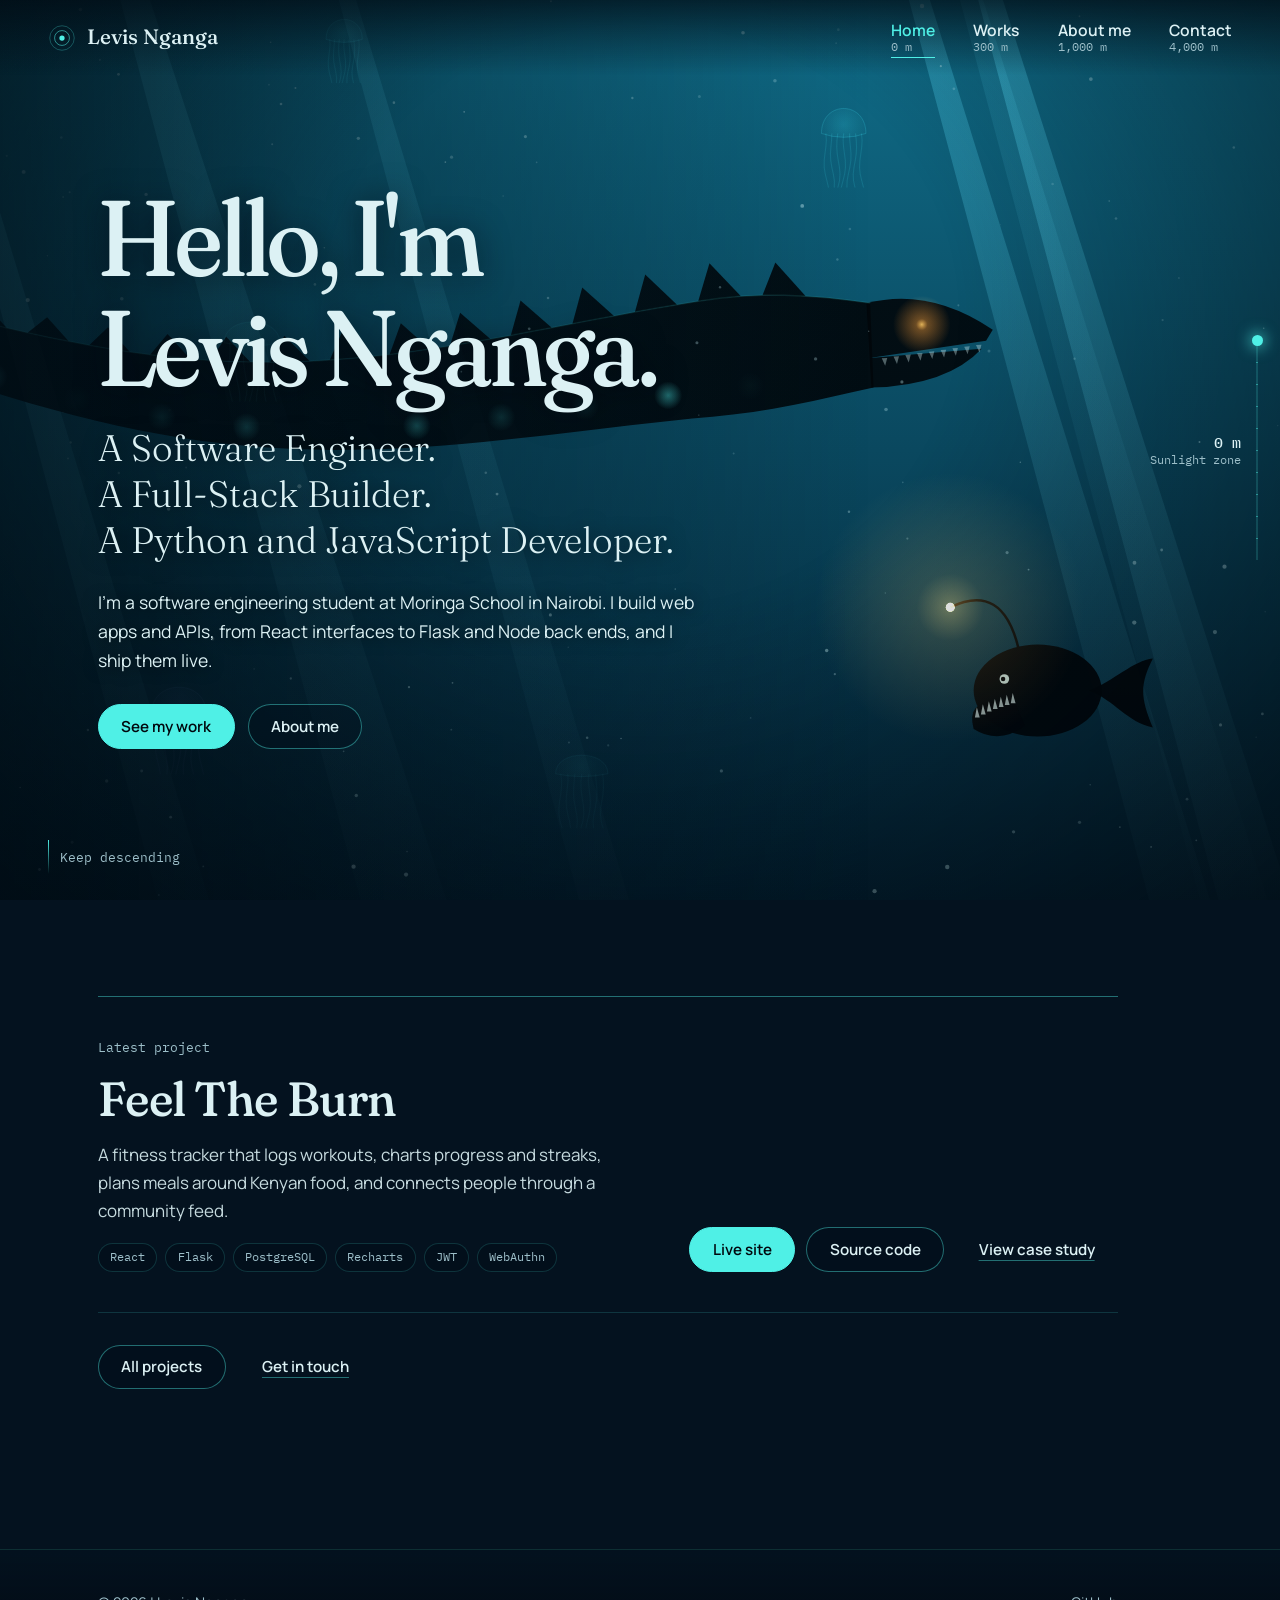
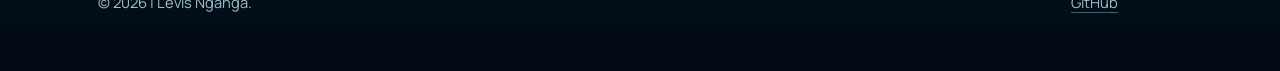
==== index.html @ 81db5014 "Redesign portfolio with deep-sea theme" ====
<!doctype html>
<html lang="en">
<head>
  <meta charset="utf-8">
  <meta name="viewport" content="width=device-width, initial-scale=1">
  <title>Levis Nganga — Software Engineer</title>
  <meta name="description" content="Levis Nganga is a full-stack software engineer in Nairobi building web apps and APIs with Python and JavaScript.">
  <meta name="theme-color" content="#04121f">
  <link rel="preconnect" href="https://fonts.googleapis.com">
  <link rel="preconnect" href="https://fonts.gstatic.com" crossorigin>
  <link href="https://fonts.googleapis.com/css2?family=Fraunces:opsz,wght,SOFT@9..144,300..700,0..100&family=IBM+Plex+Mono:wght@400;500&family=Manrope:wght@400..700&display=swap" rel="stylesheet">
  <link rel="stylesheet" href="css/styles.css">
</head>
<body data-page="home" data-scene="hero" data-tint="0" data-depth-from="0" data-depth-to="300">
  <!-- Optional footage: drop a looping clip at assets/video/deep-sea.mp4 and it plays behind the creatures. -->
  <video id="seaVideo" class="sea-video" autoplay muted loop playsinline preload="auto" aria-hidden="true">
    <source src="assets/video/deep-sea.mp4" type="video/mp4">
  </video>
  <canvas id="ocean" aria-hidden="true"></canvas>
  <div class="tint" aria-hidden="true"></div>
  <a class="skip" href="#main">Skip to content</a>
  <header id="site-header"></header>

  <main id="main">
    <section class="hero">
      <div class="wrap">
        <div class="hero-inner">
          <h1><span>Hello, I'm</span> <span>Levis Nganga.</span></h1>
          <p class="hero-roles">
            <span>A Software Engineer.</span>
            <span>A Full-Stack Builder.</span>
            <span>A Python and JavaScript Developer.</span>
          </p>
          <p class="hero-lede">I'm a software engineering student at Moringa School in Nairobi. I build web apps and APIs, from React interfaces to Flask and Node back ends, and I ship them live.</p>
          <div class="hero-actions">
            <a class="btn btn-primary" href="works.html">See my work</a>
            <a class="btn" href="about.html">About me</a>
          </div>
        </div>
      </div>
      <a class="scroll-cue" href="#latest">Keep descending</a>
    </section>

    <section id="latest" class="section">
      <div class="wrap">
        <div id="featured"></div>
        <div class="home-more">
          <a class="btn" href="works.html">All projects</a>
          <a class="btn btn-quiet" href="contact.html">Get in touch</a>
        </div>
      </div>
    </section>
  </main>

  <footer id="site-footer"></footer>

  <script src="js/data.js"></script>
  <script src="js/ocean.js"></script>
  <script src="js/main.js"></script>
</body>
</html>
---- css/styles.css ----
/* ==========================================================
   Levis Nganga — deep-sea portfolio
   Palette: abyss / trench / bioluminescent cyan / lure amber / brass
   Type: Fraunces (display) · Manrope (text) · IBM Plex Mono (readouts)
   ========================================================== */
:root {
  --abyss: #01070d;
  --trench: #04121f;
  --deep: #082a40;
  --biolume: #4ff0e6;
  --lure: #ffb03b;
  --brass: #c9a866;
  --foam: #dcf1f4;
  --mist: #9dbfc9;
  --line: rgba(79, 240, 230, 0.16);
  --line-strong: rgba(79, 240, 230, 0.42);
  --f-display: "Fraunces", "Iowan Old Style", Georgia, serif;
  --f-body: "Manrope", system-ui, -apple-system, "Segoe UI", Roboto, sans-serif;
  --f-mono: "IBM Plex Mono", ui-monospace, Menlo, Consolas, monospace;
  --wrap: 1180px;
  --gutter: clamp(1.25rem, 5vw, 3rem);
}

*, *::before, *::after { box-sizing: border-box; }
html { scroll-behavior: smooth; -webkit-text-size-adjust: 100%; }
body {
  margin: 0;
  background: var(--trench);
  color: var(--foam);
  font-family: var(--f-body);
  font-size: 1.0625rem;
  line-height: 1.65;
  min-height: 100vh;
  overflow-x: hidden;
}
img { max-width: 100%; display: block; }
a { color: inherit; text-decoration-color: var(--line-strong); text-underline-offset: 0.25em; }
a:hover { color: var(--biolume); }
h1, h2, h3 { font-family: var(--f-display); font-weight: 500; line-height: 1.08; letter-spacing: -0.015em; margin: 0; font-variation-settings: "SOFT" 60; }
p { margin: 0 0 1em; }
ul, ol, dl { margin: 0; padding: 0; }
:focus-visible { outline: 2px solid var(--lure); outline-offset: 3px; border-radius: 4px; }
.sr-only { position: absolute; width: 1px; height: 1px; overflow: hidden; clip: rect(0 0 0 0); white-space: nowrap; }
.skip { position: absolute; left: 1rem; top: -4rem; background: var(--lure); color: var(--abyss); padding: 0.6rem 1rem; z-index: 100; border-radius: 6px; }
.skip:focus { top: 1rem; }
.wrap { width: 100%; max-width: var(--wrap); margin: 0 auto; padding: 0 var(--gutter); }

/* ---------- ocean layers ---------- */
#ocean { position: fixed; inset: 0; z-index: -3; pointer-events: none; display: block; }
.sea-video { position: fixed; inset: 0; width: 100%; height: 100%; object-fit: cover; z-index: -4; opacity: 0; transition: opacity 1.2s; }
.has-video .sea-video { opacity: 1; }
.tint { position: fixed; inset: 0; z-index: -2; pointer-events: none; background: radial-gradient(ellipse at 50% 35%, transparent 35%, rgba(0, 3, 7, 0.6) 100%); }
.has-video .tint { background: radial-gradient(ellipse at 50% 35%, rgba(0, 12, 22, 0.35) 25%, rgba(0, 3, 7, 0.7) 100%); }

/* ---------- header ---------- */
.site-header {
  position: fixed; top: 0; left: 0; right: 0; z-index: 50;
  display: flex; align-items: center; justify-content: space-between; gap: 2rem;
  padding: 1.1rem var(--gutter);
  background: linear-gradient(rgba(1, 10, 18, 0.72), rgba(1, 10, 18, 0));
}
.brand { display: inline-flex; align-items: center; gap: 0.7rem; font-family: var(--f-display); font-size: 1.3rem; font-weight: 500; text-decoration: none; }
.brand-mark { width: 28px; height: 28px; color: var(--biolume); }
.nav { display: flex; gap: clamp(1rem, 3vw, 2.4rem); }
.nav a { display: flex; flex-direction: column; text-decoration: none; line-height: 1.2; padding: 0.2rem 0; border-bottom: 1px solid transparent; }
.nav-label { font-weight: 600; font-size: 0.98rem; }
.nav-depth { font-family: var(--f-mono); font-size: 0.72rem; color: var(--mist); }
.nav a:hover, .nav a[aria-current="page"] { color: var(--biolume); }
.nav a[aria-current="page"] { border-bottom-color: var(--biolume); }
.nav-toggle { display: none; background: none; border: 1px solid var(--line-strong); border-radius: 999px; width: 44px; height: 44px; cursor: pointer; position: relative; color: var(--foam); }
.nav-toggle i { position: absolute; left: 13px; right: 13px; height: 2px; background: currentColor; transition: transform 0.25s, top 0.25s; }
.nav-toggle i:first-of-type { top: 16px; }
.nav-toggle i:last-of-type { top: 25px; }
.site-header.open .nav-toggle i:first-of-type { top: 20px; transform: rotate(45deg); }
.site-header.open .nav-toggle i:last-of-type { top: 20px; transform: rotate(-45deg); }

@media (max-width: 760px) {
  .nav-toggle { display: block; }
  .nav { position: fixed; inset: 0 0 auto 0; top: 0; padding: 5.5rem var(--gutter) 2rem; flex-direction: column; gap: 1.2rem; background: rgba(1, 9, 16, 0.96); transform: translateY(-105%); transition: transform 0.35s ease; z-index: -1; }
  .site-header.open .nav { transform: none; }
  .nav-label { font-size: 1.5rem; font-family: var(--f-display); font-weight: 500; }
  .nav a[aria-current="page"] { border-bottom-color: transparent; }
  .nav-toggle { z-index: 2; }
}

/* ---------- depth gauge ---------- */
.gauge { position: fixed; right: 1.4rem; top: 50%; transform: translateY(-50%); z-index: 40; display: flex; align-items: center; gap: 0.9rem; pointer-events: none; }
.gauge-track { position: relative; width: 2px; height: 220px; background: repeating-linear-gradient(to bottom, var(--line-strong) 0 1px, transparent 1px 22px), linear-gradient(var(--line), var(--line)); }
.gauge-dot { position: absolute; left: 50%; top: 0; width: 11px; height: 11px; margin: -5px 0 0 -5px; border-radius: 50%; background: var(--biolume); box-shadow: 0 0 14px 3px rgba(79, 240, 230, 0.55); }
.gauge-read { display: flex; flex-direction: column; text-align: right; order: -1; font-family: var(--f-mono); font-size: 0.72rem; color: var(--mist); line-height: 1.35; }
.gauge-read b { color: var(--foam); font-weight: 500; font-size: 0.95rem; }
@media (max-width: 1100px) {
  .gauge { top: auto; bottom: 1rem; right: 1rem; transform: none; }
  .gauge-track { display: none; }
  .gauge-read { background: rgba(1, 9, 16, 0.75); padding: 0.4rem 0.8rem; border: 1px solid var(--line); border-radius: 999px; flex-direction: row; gap: 0.6rem; align-items: baseline; text-align: left; }
  .gauge-read b { font-size: 0.8rem; }
}

/* ---------- buttons & bits ---------- */
.btn { display: inline-flex; align-items: center; justify-content: center; min-height: 44px; padding: 0.55rem 1.4rem; border: 1px solid var(--line-strong); border-radius: 999px; font-weight: 600; font-size: 0.95rem; text-decoration: none; color: var(--foam); background: rgba(2, 14, 24, 0.35); transition: background 0.2s, box-shadow 0.2s, color 0.2s, border-color 0.2s; }
.btn:hover { color: var(--biolume); border-color: var(--biolume); box-shadow: 0 0 22px rgba(79, 240, 230, 0.25); }
.btn-primary { background: var(--biolume); border-color: var(--biolume); color: var(--abyss); }
.btn-primary:hover { color: var(--abyss); background: #8bfaf2; box-shadow: 0 0 30px rgba(79, 240, 230, 0.5); }
.btn-quiet { border-color: transparent; text-decoration: underline; text-decoration-color: var(--line-strong); text-underline-offset: 0.3em; background: none; }
.mono-label { font-family: var(--f-mono); font-size: 0.82rem; color: var(--mist); margin-bottom: 0.9rem; }
.tags { list-style: none; display: flex; flex-wrap: wrap; align-items: flex-start; align-content: flex-start; gap: 0.5rem; margin-top: 1.1rem; }
.tags li { font-family: var(--f-mono); font-size: 0.76rem; padding: 0.22rem 0.7rem; border: 1px solid var(--line); border-radius: 999px; color: var(--mist); background: rgba(2, 14, 24, 0.4); }
.lede { font-size: clamp(1.1rem, 2vw, 1.35rem); color: var(--foam); opacity: 0.9; max-width: 38em; }
.page-hero { padding-top: clamp(8rem, 18vh, 11rem); padding-bottom: 2.5rem; }
.page-hero h1 { font-size: clamp(2.8rem, 7.5vw, 5.8rem); margin-bottom: 1.2rem; }
.section { padding: clamp(3.5rem, 8vw, 6rem) 0; }
.section h2 { font-size: clamp(1.9rem, 4vw, 3rem); margin-bottom: 2rem; }
main { display: block; }

/* ---------- home hero ---------- */
.hero { position: relative; min-height: 100svh; display: flex; align-items: center; padding: 7rem 0 5rem; }
.hero::before { content: ""; position: absolute; inset: 0; z-index: -1; background: linear-gradient(90deg, rgba(1, 12, 20, 0.6), rgba(1, 12, 20, 0) 68%); }
.hero-inner { max-width: 56rem; }
.hero h1 span { display: block; }
.hero h1 { font-size: clamp(2.7rem, 8.4vw, 7rem); font-weight: 500; line-height: 1.02; letter-spacing: -0.025em; text-shadow: 0 2px 30px rgba(0, 10, 20, 0.6); }
.hero-roles { margin: 1.4rem 0 1.6rem; font-family: var(--f-display); font-weight: 300; font-size: clamp(1.3rem, 3.2vw, 2.3rem); line-height: 1.25; text-shadow: 0 2px 20px rgba(0, 10, 20, 0.7); }
.hero-roles span { display: block; }
.hero-lede { max-width: 34em; font-size: 1.1rem; color: var(--foam); text-shadow: 0 1px 16px rgba(0, 10, 20, 0.8); }
.hero-actions { display: flex; flex-wrap: wrap; gap: 0.8rem; margin-top: 1.8rem; }
.scroll-cue { position: absolute; left: var(--gutter); bottom: 1.6rem; font-family: var(--f-mono); font-size: 0.8rem; color: var(--mist); text-decoration: none; display: flex; align-items: center; gap: 0.7rem; }
.scroll-cue::before { content: ""; width: 1px; height: 34px; background: linear-gradient(var(--biolume), transparent); }
/* the one orchestrated moment: the hero arrives once, in sequence */
@media (prefers-reduced-motion: no-preference) {
  .hero-inner > * { opacity: 0; transform: translateY(18px); animation: surface 1s cubic-bezier(0.2, 0.7, 0.2, 1) forwards; }
  .hero-inner > *:nth-child(1) { animation-delay: 0.2s; }
  .hero-inner > *:nth-child(2) { animation-delay: 0.55s; }
  .hero-inner > *:nth-child(3) { animation-delay: 0.9s; }
  .hero-inner > *:nth-child(4) { animation-delay: 1.15s; }
  @keyframes surface { to { opacity: 1; transform: none; } }
}

/* ---------- home: featured ---------- */
.feature { display: grid; grid-template-columns: 1fr auto; gap: 2rem 3rem; align-items: end; padding: 2.5rem 0; border-top: 1px solid var(--line-strong); border-bottom: 1px solid var(--line); }
.feature h2 { margin-bottom: 1rem; }
.feature-desc { max-width: 36em; color: var(--foam); opacity: 0.9; }
.feature-actions { display: flex; flex-wrap: wrap; gap: 0.7rem; justify-content: flex-end; }
@media (max-width: 800px) { .feature { grid-template-columns: 1fr; } .feature-actions { justify-content: flex-start; } }
.home-more { display: flex; flex-wrap: wrap; gap: 0.8rem; margin-top: 2rem; }

/* ---------- works ---------- */
.works { list-style: none; }
.work { display: grid; grid-template-columns: 4.5rem 1fr auto; gap: 1rem 2rem; padding: 2.4rem 0; border-top: 1px solid var(--line); align-items: start; position: relative; transition: background 0.3s; }
.work:last-child { border-bottom: 1px solid var(--line); }
.work::before { content: ""; position: absolute; left: -1px; top: 0; bottom: 0; width: 2px; background: var(--biolume); box-shadow: 0 0 16px var(--biolume); opacity: 0; transition: opacity 0.3s; }
.work:hover { background: linear-gradient(90deg, rgba(79, 240, 230, 0.06), transparent 60%); }
.work:hover::before { opacity: 1; }
.work-num { font-family: var(--f-mono); font-size: 0.9rem; color: var(--mist); padding-top: 0.7rem; }
.work-title { font-size: clamp(1.8rem, 3.6vw, 2.7rem); margin-bottom: 0.35rem; }
.work-title a { text-decoration: none; }
.work-type { font-family: var(--f-mono); font-size: 0.8rem; color: var(--mist); margin-bottom: 0.8rem; }
.work-desc { max-width: 36em; opacity: 0.92; margin-bottom: 0; }
.work-actions { display: flex; flex-direction: column; gap: 0.6rem; align-items: stretch; min-width: 10.5rem; }
@media (max-width: 860px) {
  .work { grid-template-columns: 1fr; padding: 2rem 0; }
  .work-num { padding-top: 0; }
  .work-actions { flex-direction: row; flex-wrap: wrap; }
}

/* ---------- about ---------- */
.about-grid { display: grid; grid-template-columns: minmax(260px, 420px) 1fr; gap: clamp(2rem, 6vw, 5rem); align-items: center; }
.porthole {
  position: relative; width: 100%; aspect-ratio: 1; border-radius: 50%; padding: clamp(12px, 2.2vw, 18px);
  background: conic-gradient(from 200deg, #6b5a3a, #d6b878, #7a6640, #e2c98c, #5a4a2e, #cdb070, #6b5a3a);
  box-shadow: 0 0 0 5px rgba(1, 9, 16, 0.85), 0 0 90px 10px rgba(79, 240, 230, 0.22), inset 0 0 12px rgba(0, 0, 0, 0.6);
}
.porthole-glass { position: relative; width: 100%; height: 100%; border-radius: 50%; overflow: hidden; border: 6px solid #071620; box-shadow: inset 0 0 30px rgba(0, 0, 0, 0.7); }
.porthole-glass img { width: 100%; height: 100%; object-fit: cover; object-position: 42% 26%; transform-origin: 38% 31%; transform: translate(17%, 8%) scale(1.85); }
.porthole-glass::after { content: ""; position: absolute; inset: 0; border-radius: 50%; background: radial-gradient(ellipse 60% 35% at 30% 14%, rgba(255, 255, 255, 0.2), transparent 70%), radial-gradient(circle at 50% 50%, transparent 55%, rgba(0, 25, 40, 0.5)); }
.about-copy .hi { font-family: var(--f-display); font-weight: 300; font-size: 1.4rem; margin-bottom: 0.2rem; }
.about-copy h2 { font-size: clamp(2.4rem, 5vw, 4rem); margin-bottom: 0.4rem; }
.about-copy .role { font-family: var(--f-mono); font-size: 0.9rem; color: var(--biolume); margin-bottom: 1.6rem; }
.about-copy p { max-width: 36em; }
.about-actions { display: flex; flex-wrap: wrap; gap: 0.8rem; margin-top: 1.6rem; }
@media (max-width: 860px) { .about-grid { grid-template-columns: 1fr; } .porthole { max-width: 340px; margin: 0 auto; } }

.expertise { display: grid; grid-template-columns: repeat(3, 1fr); gap: 2.5rem; }
.expertise article { border-top: 1px solid var(--line-strong); padding-top: 1.2rem; }
.expertise h3 { font-size: 1.6rem; margin-bottom: 0.3rem; }
.expertise .sub { font-family: var(--f-mono); font-size: 0.8rem; color: var(--biolume); margin-bottom: 0.9rem; }
.expertise p { color: var(--foam); opacity: 0.88; }
@media (max-width: 860px) { .expertise { grid-template-columns: 1fr; gap: 2rem; } }

/* education: a descent, so the order is real */
.descent { list-style: none; position: relative; padding-left: 2.2rem; max-width: 40rem; }
.descent::before { content: ""; position: absolute; left: 6px; top: 8px; bottom: 8px; width: 2px; background: linear-gradient(var(--biolume), rgba(79, 240, 230, 0.05)); }
.descent li { position: relative; padding-bottom: 2.4rem; }
.descent li:last-child { padding-bottom: 0; }
.descent li::before { content: ""; position: absolute; left: -2.2rem; top: 0.55rem; width: 14px; height: 14px; border-radius: 50%; background: var(--abyss); border: 2px solid var(--biolume); box-shadow: 0 0 14px rgba(79, 240, 230, 0.5); }
.descent .lvl { font-family: var(--f-mono); font-size: 0.8rem; color: var(--mist); }
.descent h3 { font-size: clamp(1.5rem, 3vw, 2.1rem); margin: 0.15rem 0 0.2rem; }
.descent .now { display: inline-block; margin-left: 0.6rem; font-family: var(--f-mono); font-size: 0.72rem; color: var(--abyss); background: var(--lure); border-radius: 999px; padding: 0.1rem 0.6rem; vertical-align: middle; }
.descent p { margin: 0; color: var(--mist); }

.zones { display: grid; gap: 1.6rem; }
.zone { display: grid; grid-template-columns: 13rem 1fr; gap: 1rem 2rem; padding: 1.5rem 0; border-top: 1px solid var(--line); }
.zone h3 { font-size: 1.35rem; }
.zone .range { font-family: var(--f-mono); font-size: 0.78rem; color: var(--mist); margin-top: 0.25rem; }
.zone .tags { margin-top: 0; }
@media (max-width: 700px) { .zone { grid-template-columns: 1fr; } }

/* ---------- contact ---------- */
.contact-grid { display: grid; grid-template-columns: 1fr 1.2fr; gap: clamp(2rem, 6vw, 5rem); }
.contact-list { list-style: none; display: grid; gap: 1.6rem; align-content: start; }
.contact-list dt, .contact-list .k { font-family: var(--f-mono); font-size: 0.78rem; color: var(--mist); margin-bottom: 0.15rem; }
.contact-list a, .contact-list span.v { font-family: var(--f-display); font-size: clamp(1.2rem, 2.4vw, 1.6rem); text-decoration: none; overflow-wrap: anywhere; }
.contact-list a:hover { text-decoration: underline; }
.form { display: grid; gap: 1.4rem; }
.field { display: grid; gap: 0.35rem; }
.field label { font-size: 0.9rem; color: var(--mist); }
.field input, .field textarea { font: inherit; color: var(--foam); background: rgba(2, 14, 24, 0.55); border: 1px solid var(--line); border-radius: 10px; padding: 0.8rem 1rem; width: 100%; }
.field input:focus, .field textarea:focus { outline: none; border-color: var(--biolume); box-shadow: 0 0 0 3px rgba(79, 240, 230, 0.2); }
.field textarea { min-height: 9rem; resize: vertical; }
.form .btn { justify-self: start; cursor: pointer; font-family: inherit; }
#formNote { margin: 0; color: var(--mist); font-size: 0.9rem; min-height: 1.4em; }
@media (max-width: 860px) { .contact-grid { grid-template-columns: 1fr; } }

/* ---------- case study ---------- */
.cs { display: grid; grid-template-columns: 11rem 1fr; gap: clamp(1.5rem, 4vw, 4rem); padding-top: clamp(7.5rem, 16vh, 10rem); padding-bottom: 2rem; }
.rail { position: sticky; top: 7rem; align-self: start; }
.rail ol { list-style: none; display: grid; gap: 0.2rem; border-left: 1px solid var(--line); }
.rail a { position: relative; display: block; padding: 0.45rem 0 0.45rem 1.1rem; font-size: 0.9rem; color: var(--mist); text-decoration: none; }
.rail a i { position: absolute; left: -5px; top: 50%; width: 9px; height: 9px; margin-top: -4.5px; border-radius: 50%; background: var(--trench); border: 1px solid var(--line-strong); transition: background 0.2s, box-shadow 0.2s; }
.rail a.on { color: var(--foam); }
.rail a.on i { background: var(--biolume); box-shadow: 0 0 12px var(--biolume); }
.cs-body { max-width: 46rem; min-width: 0; }
.back { display: inline-block; font-family: var(--f-mono); font-size: 0.82rem; color: var(--mist); margin-bottom: 1.6rem; }
.cs-hero h1 { font-size: clamp(2.6rem, 6.5vw, 5rem); margin-bottom: 1.2rem; }
.cs-actions { display: flex; flex-wrap: wrap; gap: 0.7rem; margin-top: 1.6rem; }
.shot { margin: 2.5rem 0 0; border: 1px solid var(--line-strong); border-radius: 14px; overflow: hidden; box-shadow: 0 0 60px rgba(79, 240, 230, 0.12); }
.cs-section { padding-top: clamp(3rem, 7vw, 5rem); scroll-margin-top: 6rem; }
.cs-section h2 { font-size: clamp(1.7rem, 3.4vw, 2.4rem); margin-bottom: 1.1rem; }
.built { list-style: none; display: grid; gap: 1rem; }
.built li { position: relative; padding-left: 1.6rem; }
.built li::before { content: ""; position: absolute; left: 0; top: 0.72em; width: 7px; height: 7px; border-radius: 50%; background: var(--biolume); box-shadow: 0 0 10px var(--biolume); }
.stack { display: grid; gap: 0; }
.stack div { display: grid; grid-template-columns: 8rem 1fr; gap: 1rem; padding: 0.9rem 0; border-top: 1px solid var(--line); }
.stack dt { font-family: var(--f-mono); font-size: 0.82rem; color: var(--mist); padding-top: 0.15rem; }
.stack dd { margin: 0; }
.pager { display: grid; grid-template-columns: 1fr 1fr; gap: 1.5rem; margin-top: clamp(3.5rem, 8vw, 6rem); padding-top: 1.5rem; border-top: 1px solid var(--line); }
.pager a { text-decoration: none; display: grid; gap: 0.2rem; }
.pager span { font-family: var(--f-mono); font-size: 0.78rem; color: var(--mist); }
.pager b { font-family: var(--f-display); font-weight: 500; font-size: 1.4rem; }
.pager-next { text-align: right; }
.cta { margin-top: clamp(3rem, 7vw, 5rem); padding: 2.4rem 0; border-top: 1px solid var(--line-strong); }
.cta h2 { font-size: clamp(1.8rem, 3.6vw, 2.6rem); margin-bottom: 0.6rem; }
@media (max-width: 900px) { .cs { grid-template-columns: 1fr; } .rail { display: none; } .stack div { grid-template-columns: 1fr; gap: 0.2rem; } }

/* ---------- footer ---------- */
.site-footer { margin-top: 4rem; padding: 2.5rem 0 3.5rem; border-top: 1px solid var(--line); color: var(--mist); font-size: 0.92rem; background: linear-gradient(transparent, rgba(0, 3, 7, 0.55)); }
.footer-inner { display: flex; justify-content: space-between; gap: 1rem; flex-wrap: wrap; }
.footer-inner p { margin: 0; }

@media (prefers-reduced-motion: reduce) {
  html { scroll-behavior: auto; }
  * { transition-duration: 0.01ms !important; animation-duration: 0.01ms !important; }
}

/* keep content clear of the depth gauge on mid-size screens */
@media (min-width: 1101px) and (max-width: 1400px) {
  .wrap { padding-right: 7rem; }
}
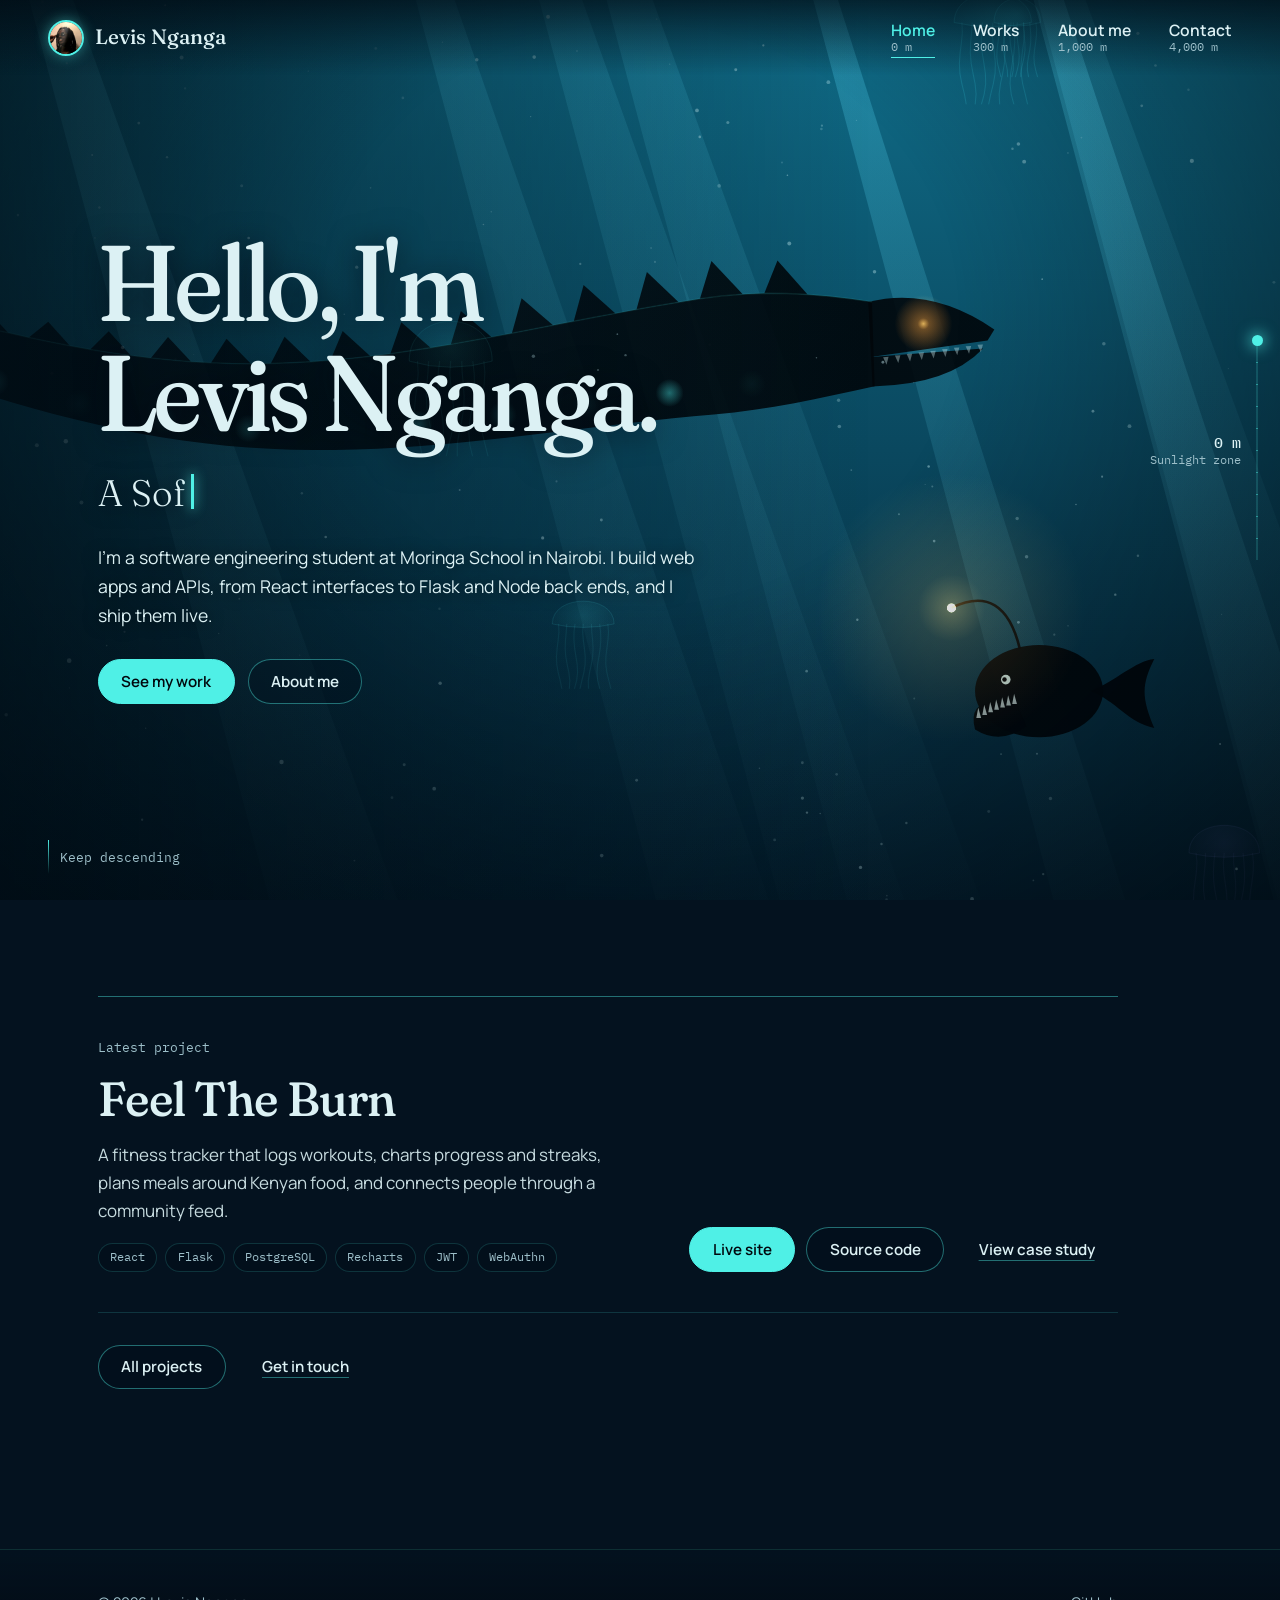
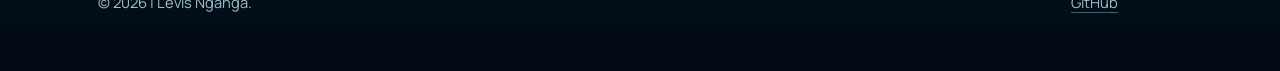
==== commit a0238bb2: "Use photo as logo and favicon" ====
--- a/index.html
+++ b/index.html
@@ -6,6 +6,8 @@
   <title>Levis Nganga — Software Engineer</title>
   <meta name="description" content="Levis Nganga is a full-stack software engineer in Nairobi building web apps and APIs with Python and JavaScript.">
   <meta name="theme-color" content="#04121f">
+  <link rel="icon" type="image/png" href="assets/images/favicon.png">
+  <link rel="apple-touch-icon" href="assets/images/apple-touch-icon.png">
   <link rel="preconnect" href="https://fonts.googleapis.com">
   <link rel="preconnect" href="https://fonts.gstatic.com" crossorigin>
   <link href="https://fonts.googleapis.com/css2?family=Fraunces:opsz,wght,SOFT@9..144,300..700,0..100&family=IBM+Plex+Mono:wght@400;500&family=Manrope:wght@400..700&display=swap" rel="stylesheet">
--- a/css/styles.css
+++ b/css/styles.css
@@ -60,7 +60,7 @@
   background: linear-gradient(rgba(1, 10, 18, 0.72), rgba(1, 10, 18, 0));
 }
 .brand { display: inline-flex; align-items: center; gap: 0.7rem; font-family: var(--f-display); font-size: 1.3rem; font-weight: 500; text-decoration: none; }
-.brand-mark { width: 28px; height: 28px; color: var(--biolume); }
+.brand-mark { width: 36px; height: 36px; border-radius: 50%; object-fit: cover; border: 2px solid var(--biolume); box-shadow: 0 0 14px rgba(79, 240, 230, 0.45); flex: none; }
 .nav { display: flex; gap: clamp(1rem, 3vw, 2.4rem); }
 .nav a { display: flex; flex-direction: column; text-decoration: none; line-height: 1.2; padding: 0.2rem 0; border-bottom: 1px solid transparent; }
 .nav-label { font-weight: 600; font-size: 0.98rem; }
@@ -264,3 +264,31 @@
 @media (min-width: 1101px) and (max-width: 1400px) {
   .wrap { padding-right: 7rem; }
 }
+
+/* ==========================================================
+   Scroll effects and typed hero roles
+   ========================================================== */
+
+/* typed role line */
+.hero-roles { min-height: 1.3em; }
+.hero-roles .typed, .hero-roles .caret { display: inline; }
+.hero-roles .caret { display: inline-block; width: 3px; height: 0.95em; margin-left: 6px; background: var(--biolume); vertical-align: -0.08em; box-shadow: 0 0 12px var(--biolume); animation: blink 1s steps(1) infinite; }
+@keyframes blink { 50% { opacity: 0; } }
+@media (max-width: 700px) { .hero-roles { min-height: 2.6em; } }
+
+/* header: glass bar once you scroll, tucks away going down, returns going up */
+.site-header { transition: transform 0.4s ease, padding 0.3s ease; }
+.site-header::before { content: ""; position: absolute; inset: 0; z-index: -1; background: rgba(1, 9, 16, 0.72); -webkit-backdrop-filter: blur(10px); backdrop-filter: blur(10px); border-bottom: 1px solid var(--line); opacity: 0; transition: opacity 0.3s ease; pointer-events: none; }
+.site-header.scrolled { padding-top: 0.7rem; padding-bottom: 0.7rem; }
+.site-header.scrolled::before { opacity: 1; }
+.site-header.hide { transform: translateY(-100%); }
+
+/* hero drifts up and fades as you dive; parallax is applied from JS */
+.hero-inner { will-change: transform, opacity; }
+
+/* content surfaces as you scroll to it */
+.reveal-ready [data-reveal] { opacity: 0; transform: translateY(28px); transition: opacity 0.9s ease var(--d, 0ms), transform 0.9s cubic-bezier(0.2, 0.7, 0.2, 1) var(--d, 0ms); }
+.reveal-ready [data-reveal].in { opacity: 1; transform: none; }
+.reveal-ready .work[data-reveal] { transition: opacity 0.9s ease var(--d, 0ms), transform 0.9s cubic-bezier(0.2, 0.7, 0.2, 1) var(--d, 0ms), background 0.3s; }
+.reveal-ready .porthole[data-reveal] { transform: scale(0.92); }
+.reveal-ready .porthole[data-reveal].in { transform: none; }
